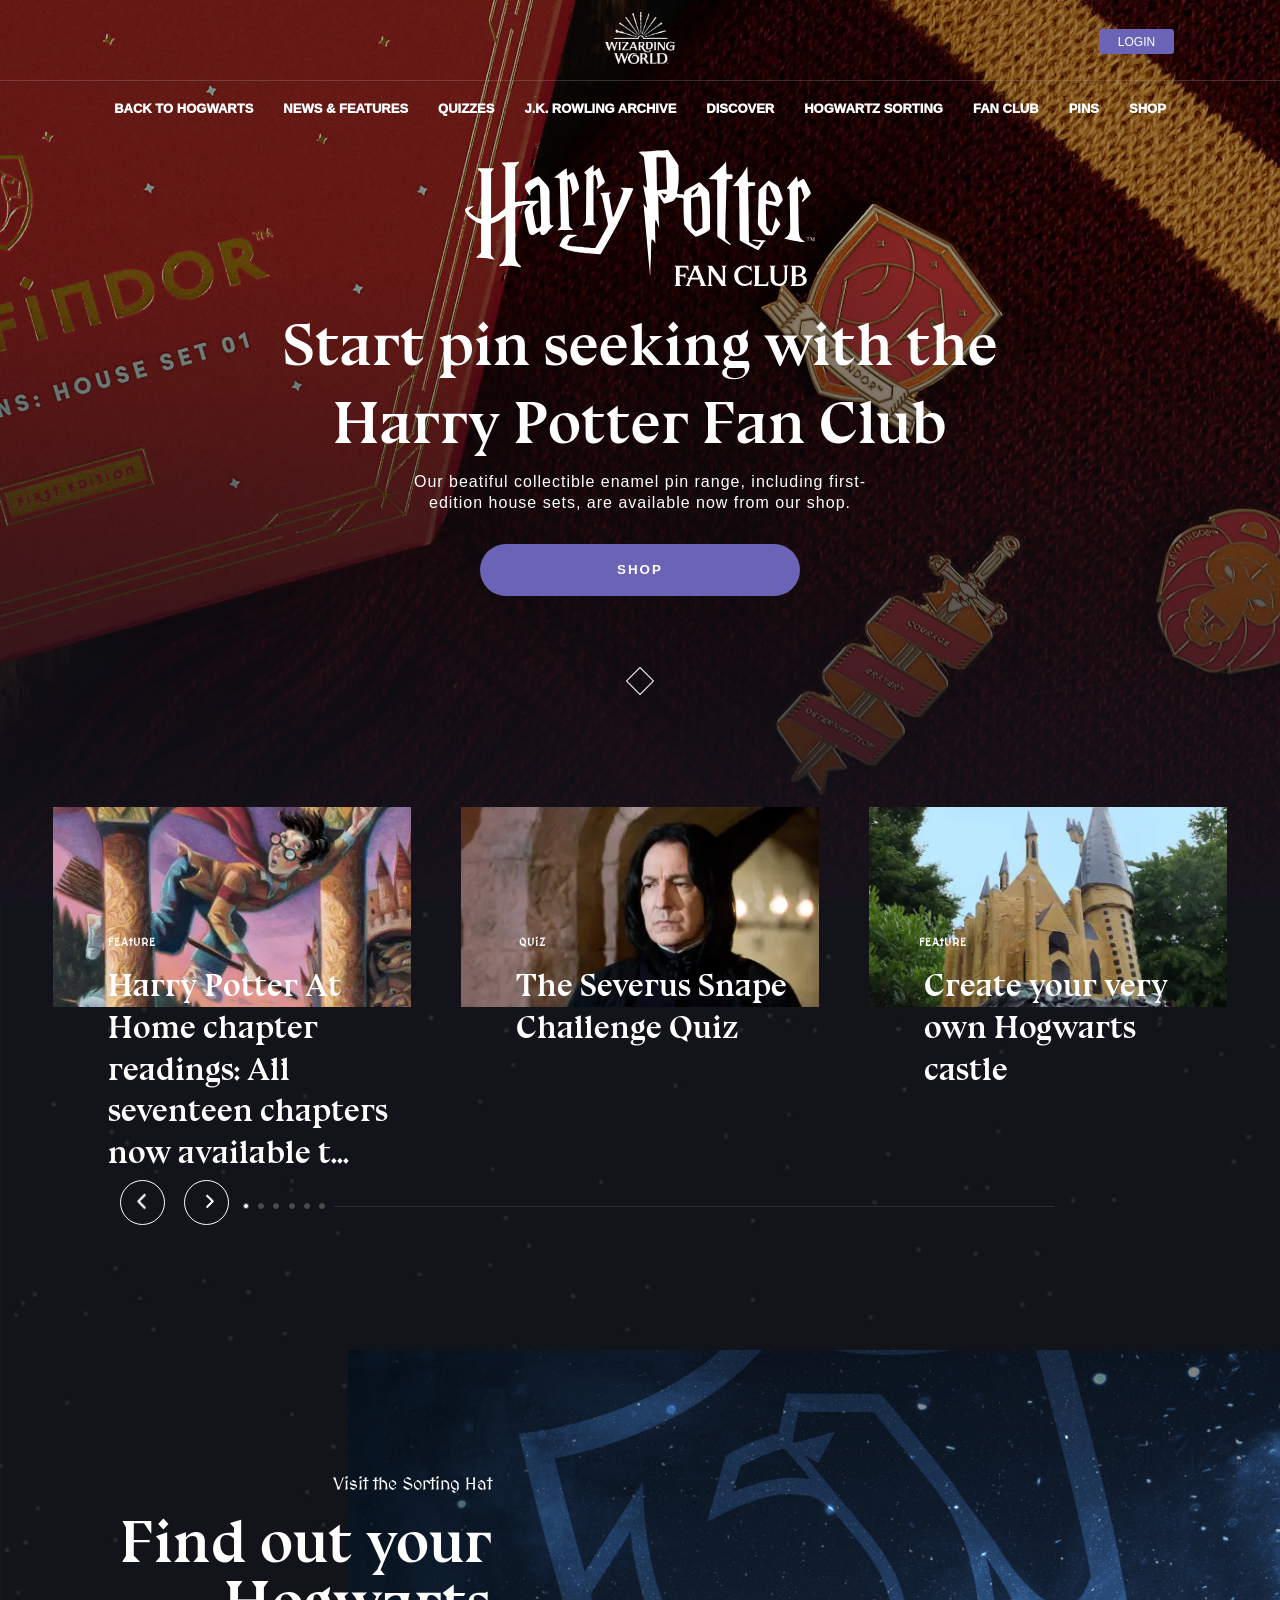
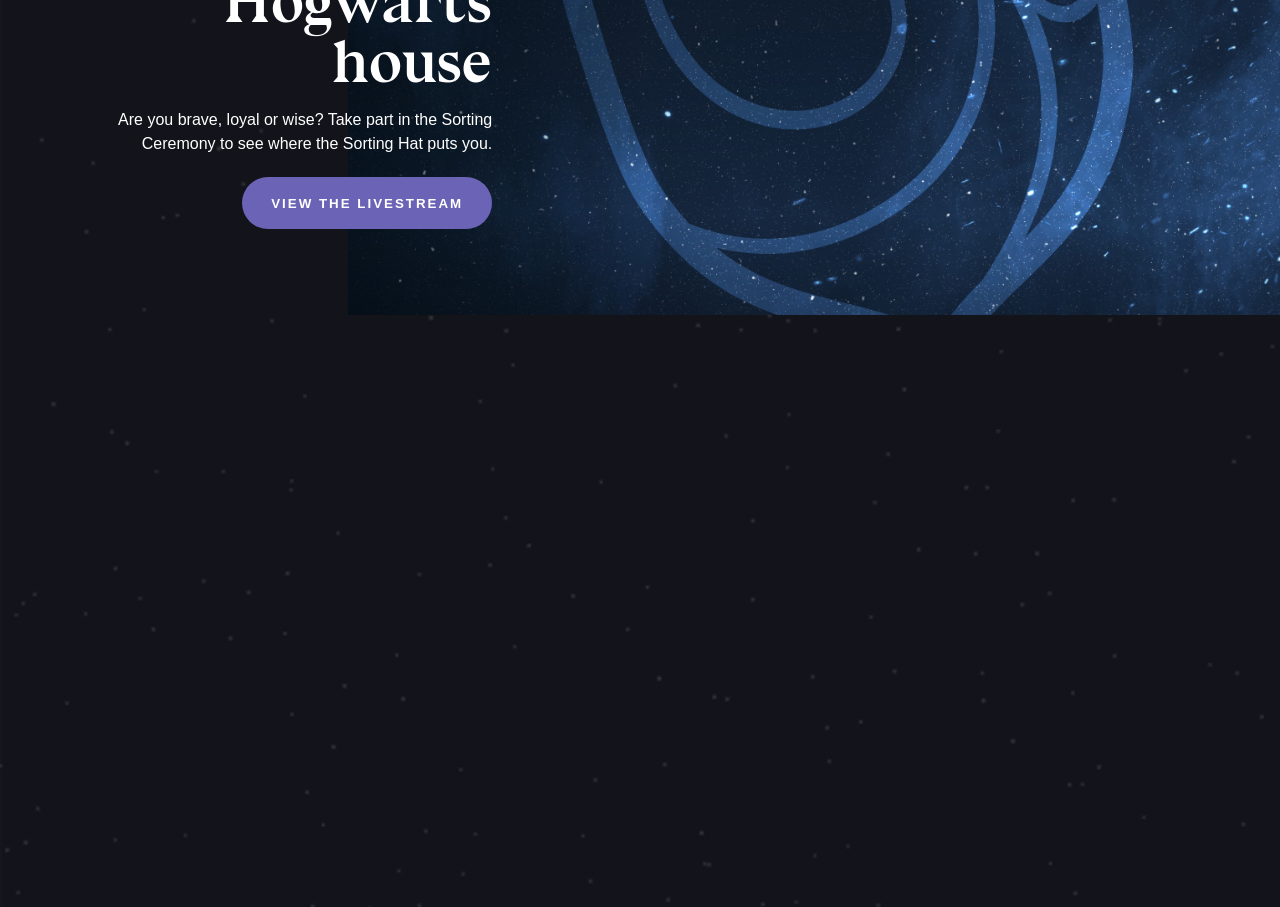
==== index.html @ c1e046cd "updating to index.html" ====
<!DOCTYPE html>
<html lang="en">
<head>
    <meta charset="UTF-8">
    <meta name="viewport" content="width=device-width, initial-scale=1.0">
    <link rel="icon" href="./assets/tabIcon.png">
    <link rel="stylesheet" href="staticLayout.css">

    <title>Wizarding World -- the official home of Harry Potter</title>
    
</head>
<body>
    <header>
        <div class="topThing">
            <a href="https://www.wizardingworld.com/"><img src="./assets/wwicon.png" alt=""></a>
            <a href="https://my.wizardingworld.com/login"><button id="login">LOGIN</button></a>
            
        </div>
        <div class="bottomThing">
            <nav>
                <a href="https://www.wizardingworld.com/collections/back-to-hogwarts">BACK TO HOGWARTS</a>
                <a href="https://www.wizardingworld.com/news">NEWS & FEATURES</a>
                <a href="https://www.wizardingworld.com/quiz">QUIZZES</a>
                <a href="https://www.wizardingworld.com/writing-by-jk-rowling">J.K. ROWLING ARCHIVE</a>
                <a href="https://www.wizardingworld.com/discover/books">DISCOVER</a>
                <a href="https://my.wizardingworld.com/login">HOGWARTZ SORTING</a>
                <a href="https://www.wizardingworld.com/harry-potter-fan-club">FAN CLUB</a>
                <a href="https://www.wizardingworld.com/collections/harry-potter-pins">PINS</a>
                <a href="https://shop.wizardingworld.com/">SHOP</a>
            </nav>
        </div>
    </header>

    <div class="wrapper">

        <div class="innerBox">
            <img id="fanClub" src="./assets/hpFanClub.svg" alt="">
            <p id="bluuNext">Start pin seeking with the Harry Potter Fan Club</p>
            <p id="pins">Our beatiful collectible enamel pin range, including first-edition house sets, are available now from our shop.</p>
            <a href="https://shop.wizardingworld.com/collections/pin-programme?utm_source=wwd_web&utm_medium=hero&utm_campaign=Pins-shop">
                <button>SHOP</button>
            </a>

            <div class="movingDiamonds">
                <div id="diamondOne"></div>
                <div id="diamondTwo"></div>
                <div id="diamondThree"></div>
            </div>

            <div class="slideMenu">

                <style>
                    @import url('https://fonts.googleapis.com/css2?family=MedievalSharp&display=swap');
                </style>

                <div class="menuLink" id="linkOne">
                    <a href="https://www.wizardingworld.com/features/harry-potter-at-home-chapter-readings-all-seventeen-chapters-now-available"><img src="./assets/harry-mary-grandpre-cover.webp" alt=""><p>FEAtURE</p></a>
                    <p class="linkDescription">Harry Potter At Home chapter readings: All seventeen chapters now available t...</p>
                </div>
                <div class="menuLink" id="linkTwo">
                    <a href="https://www.wizardingworld.com/features/harry-potter-at-home-chapter-readings-all-seventeen-chapters-now-available"><img src="./assets/SeverusSnape_WB_F5_SeverusSnapeHeadshotCloseUp_Still_080615_Land.webp" alt=""><p>QUiZ</p></a>
                    <p class="linkDescription">The Severus Snape Challenge Quiz</p>
                </div>
                <div class="menuLink" id="linkThree">
                    <a href="https://www.wizardingworld.com/features/harry-potter-at-home-chapter-readings-all-seventeen-chapters-now-available"><img src="./assets/Make-it-Magic_Hogwarts-Castle__1_.webp" alt=""><p>FEAtURE</p></a>
                    <p class="linkDescription">Create your very own Hogwarts castle</p>
                </div>

            </div>
            <div class="slideControls">
                <div class="circle" id="circleLeft"><img src="./assets/leftArrow.png" alt="" id="leftArrow"></div>
                <div class="circle" id="circleRight"><img src="./assets/rightArrow.png" alt="" id="rightArrow"></div>
                <div class="dot" id="dotOne"></div>
                <div class="dot" id="dotTwo"></div>
                <div class="dot" id="dotThree"></div>
                <div class="dot" id="dotFour"></div>
                <div class="dot" id="dotFive"></div>
                <div class="dot" id="dotSix"></div>
                <div id="line"></div>
                <div id="empty"></div>
            </div>
        </div>

        <div class="backToHogwarts">

                <img src="./assets/Discover-Your-House_Ravenclaw.jpg" alt="">
                <div class="tint"></div>
            <div class="backToHogwartsText">
                <p id="medText">Visit the Sorting Hat</p>
                <p id="bluuText">Find out your Hogwarts house</p>
                <p id="poppinsText">Are you brave, loyal or wise? Take part in the Sorting Ceremony to see where the Sorting Hat puts you.</p>
                <a href="https://www.wizardingworld.com/news/all-the-action-from-back-to-hogwarts-2020"><button id="livestreamButton">VIEW THE LIVESTREAM</button></a>
            </div>
        </div>
        <div class="bottomSpace"></div>
    </div>
</body>
</html>
---- staticLayout.css ----
@font-face {
    font-family: 'BluuNext';
    src: url("./assets/Fonts/webfonts/bluunext-bold-webfont.woff") format("woff");
    } 

@font-face {
    font-family: 'MedievalSharp';
    src: url("./assets/Fonts/webfonts/MedievalSharp-Regular.ttf") format("ttf");
    } 


body {
    margin: 0;
    background: linear-gradient(
        rgba(20, 20, 30, 0.75), 
        rgba(20, 20, 30, 0.75)
    ),
    url("./assets/simple-starfield.png");
    background-size: cover;
    background-repeat: repeat;
}
/* *********** header css *********** */
header {
    position: fixed;
    width: 100%;
    background-color: transparent;
    z-index: 1;
}

header:hover .topThing {
    background-color: #1e1e2c;
    transition: background-color .3s ease-in;
}

header:hover .bottomThing {
    background-color: #0b0c11;
    transition: background-color .3s ease-in;
}

.topThing {
    display: flex;
    justify-content: center;
    height: 80px;
}

.topThing a{
    position: relative;
    height: 0px; 
    top: 12px;
}

.topThing a img {
    margin: 0;
    padding: 0;
}

 #login{
    position: fixed;
    height: 25px;
    width: 75px;
    right: 106px;
    top: 29px;
    color: white;
    background-color: #6b63b5;
    border: none;
    border-radius: 3px;
    font-size: 12px;
    cursor: pointer;
}

.topThing a img {
    height: 52px;
    width: 70px;
}

.bottomThing {
    background-color: transparent;
    border-top: .5px solid rgba(153, 153, 153, 0.3);
}

nav {
    display: flex;
    justify-content: center;
}

nav a{
    color: white;
    margin: 20px 15px 20px 15px;
    font-family: 'Poppins', sans-serif;
    font-weight: 1000;
    font-size: 13px;
    text-decoration: none;
    padding-bottom: 5px;
}

nav a:hover {
   border-bottom: 1px solid #867ce4;
}

/* *********** MAIN *********** */

.wrapper {
    display: flex;
    flex-direction: column;
    align-items: center;
    height: 100vh;
    background: linear-gradient(
        rgba(0, 0, 0, 0.35) 30%, 
        rgba(20, 20, 30, 0.90)
    ),
    url("./assets/topBackground.webp");
    margin-bottom: 0px;
    background-size: cover;
    animation: zoomIn 3s;
    -webkit-animation: zoomIn 5s;
}

@keyframes zoomIn {
    0% {
        transform: scale(1.1, 1.1);
    }
    100% {
        transform: scale(1, 1);
    }
}

.innerBox {
    display: flex;
    flex-direction: column;
    align-items: center;
    height: 1000px;
    width: 800px;
    margin-top: 150px;
    position: relative;
    opacity: 1;
    animation: fadeIn ease 3s;
    -webkit-animation: fadeIn ease 3s;
}

@keyframes fadeIn {
    0% {opacity: 0;}
    50% {opacity: 0;}
    100% {opacity: 1;}
}

#fanClub {
    width: 350px;
}

.innerBox p{
    height: auto;
    color: white;
    font-family: 'Poppins', sans-serif;
    text-align: center;
    padding: 0;
    margin: 20px 0 10px 0;
    top: 150px;
}

#bluuNext{
    color: white;
    font-size: 60px;
    font-weight: 800;
    line-height: 1.3;
    text-align: center;
    font-family: "BluuNext", serif;
}

#pins {
    max-width: 455px;
    letter-spacing: 1px;
    line-height: 1.3;
    margin: 0px;
    font-family: 'Poppins', sans-serif;
}

.innerBox a button {
    height: 52px;
    width: 320px;
    border-radius: 35px;
    background-color: #6b63b5;
    color: white;
    font-weight: bold;
    letter-spacing: 2px;
    border: none;
    margin-top: 30px;
}

.innerBox a button:hover {
    background-color: #4b4783;
    transition: background-color .3s ease-in;
    cursor: pointer;
}

#diamondOne {
    width: 18px;
    height: 18px;
    border: 1px solid white;
    margin-top: 75px;
    transform: rotate(45deg);
    animation: moveDiamonOne ease 2s;
    -webkit-animation: moveDiamondOne ease 2s;
    animation-iteration-count: infinite;
    animation-timing-function: linear;
}

@keyframes moveDiamondOne {
    0% {opacity: 1;}
    50% {opacity: 0;}
    100% {opacity: 0;}
}

#diamondTwo {
    width: 18px;
    height: 18px;
    border: 1px solid white;
    margin-top: -7px;
    opacity: 0;
    transform: rotate(45deg);
    animation: moveDiamonTwo ease 2s;
    -webkit-animation: moveDiamondTwo ease 2s;
    animation-iteration-count: infinite;
    animation-timing-function: linear;
    animation-delay: .2s;
}

@keyframes moveDiamondTwo {
    0% {opacity: 1;}
    50% {opacity: 0;}
    100% {opacity: 0;}
}

#diamondThree {
    width: 18px;
    height: 18px;
    border: 1px solid white;
    margin-top: -7px;
    opacity: 0;
    transform: rotate(45deg);
    animation: moveDiamonThree ease 2s;
    -webkit-animation: moveDiamondThree ease 2s;
    animation-iteration-count: infinite;
    animation-timing-function: linear;
    animation-delay: .4s;
}

@keyframes moveDiamondThree {
    0% {opacity: 1;}
    50% {opacity: 0;}
    100% {opacity: 0;}
}

/* *********** "slide Links" *********** */

.slideMenu {
    display: flex;
    margin-top: 90px;

}

.menuLink{
    display: flex;
    flex-direction: column;
    margin: 0 25px 0 25px;
}


.menuLink a{
    color: white;
    text-decoration: none;
}



.menuLink a img{
    width: 358px;
}

.menuLink>p{
    line-height: 1.3;
    width: 300px;
    font-size: 32px;
    font-family: "BluuNext", serif;
    text-align: left;
    margin-top: 7px;
    margin-left: 55px;
}

#linkOne a p{
    margin-top: -75px;
    margin-left: -200px;
    font-size: 11px;
    font-family: 'MedievalSharp', cursive;
    font-weight: bold;
    letter-spacing: 1px;
}

#linkTwo a p{
    margin-top: -75px;
    margin-left: -215px;
    font-size: 11px;
    font-family: 'MedievalSharp', cursive;
    font-weight: bold;
    letter-spacing: 1px;
}

#linkThree a p{
    margin-top: -75px;
    margin-left: -210px;
    font-size: 11px;
    font-family: 'MedievalSharp', cursive;
    font-weight: bold;
    letter-spacing: 1px;
}



.slideControls {
    display: flex;
    justify-content: space-between;
    width: 1050px;
}

.circle {
    width: 43px;
    height: 43px;
    border: 1px solid white;
    border-radius: 50%;
    margin: -3px 5px 0px 5px;
}

.circle img{
    height: 17px;
    width: 10px;
}

#rightArrow{
    position: relative;
    top: 12px;
    left: 20px;
}

#leftArrow{
    position: relative;
    top: 11px;
    left: 15px;
    height: 19px;
    width: 11px;
}

.dot{
    width: 4px;
    height: 4px;
    border: 1px solid rgb(75, 75, 75);
    background-color: rgb(75, 75, 75);
    border-radius: 50%;
    margin: 20px 0px 0px 0px ;
}

#dotOne {
    background-color: white;
}

#line {
    height: 1px;
    width: 720px;
    border-bottom: 1px solid rgba(82, 82, 82, .4);
    margin: 22px 0px 0 0px ;
}

#empty {
    width: 100px;
    height: 45px;
    border: 1px solid transparent;
}

.backToHogwarts{
    display: flex;
    flex-direction: column;
    align-items: flex-end;
    position: relative;
    top: 100px;
    left: 210px;
}

.backToHogwarts img{
    position: relative;
    top: 100px;
    height: 565px;
    margin: 0px;
}

.tint {
    position: absolute;
    top: 100px;
    left: 0px;
    width: 300px;
    height: 565px;
    background: linear-gradient(to right, rgba(0, 9, 15, 0.6), rgba(0, 0, 0, .0));

}

.backToHogwartsText{
    position: relative;
    top: -360px;
    right: 860px;
    text-align: right;
    width: 440px;
    color: white;
}

#medText {
    font-family: 'medievalSharp';
    font-size: 18px;
    
}

#bluuText{
    font-family: "bluuNext";
    font-size: 60px;
    line-height: 1;
    margin: 0;
}

#poppinsText{
    font-family: 'Poppins', sans-serif;
    line-height: 1.5;
}

#livestreamButton {
    height: 52px;
    width: 250px;
    border-radius: 35px;
    background-color: #6b63b5;
    color: white;
    font-weight: bold;
    letter-spacing: 2px;
    border: none;
    cursor: pointer;
    margin-top: 5px;
}

.bottomSpace {
    position: relative;
    top: 400px;
    height: 1000px;
    widows: 20px;
    border: 9px solid transparent;
    z-index: 10;
}
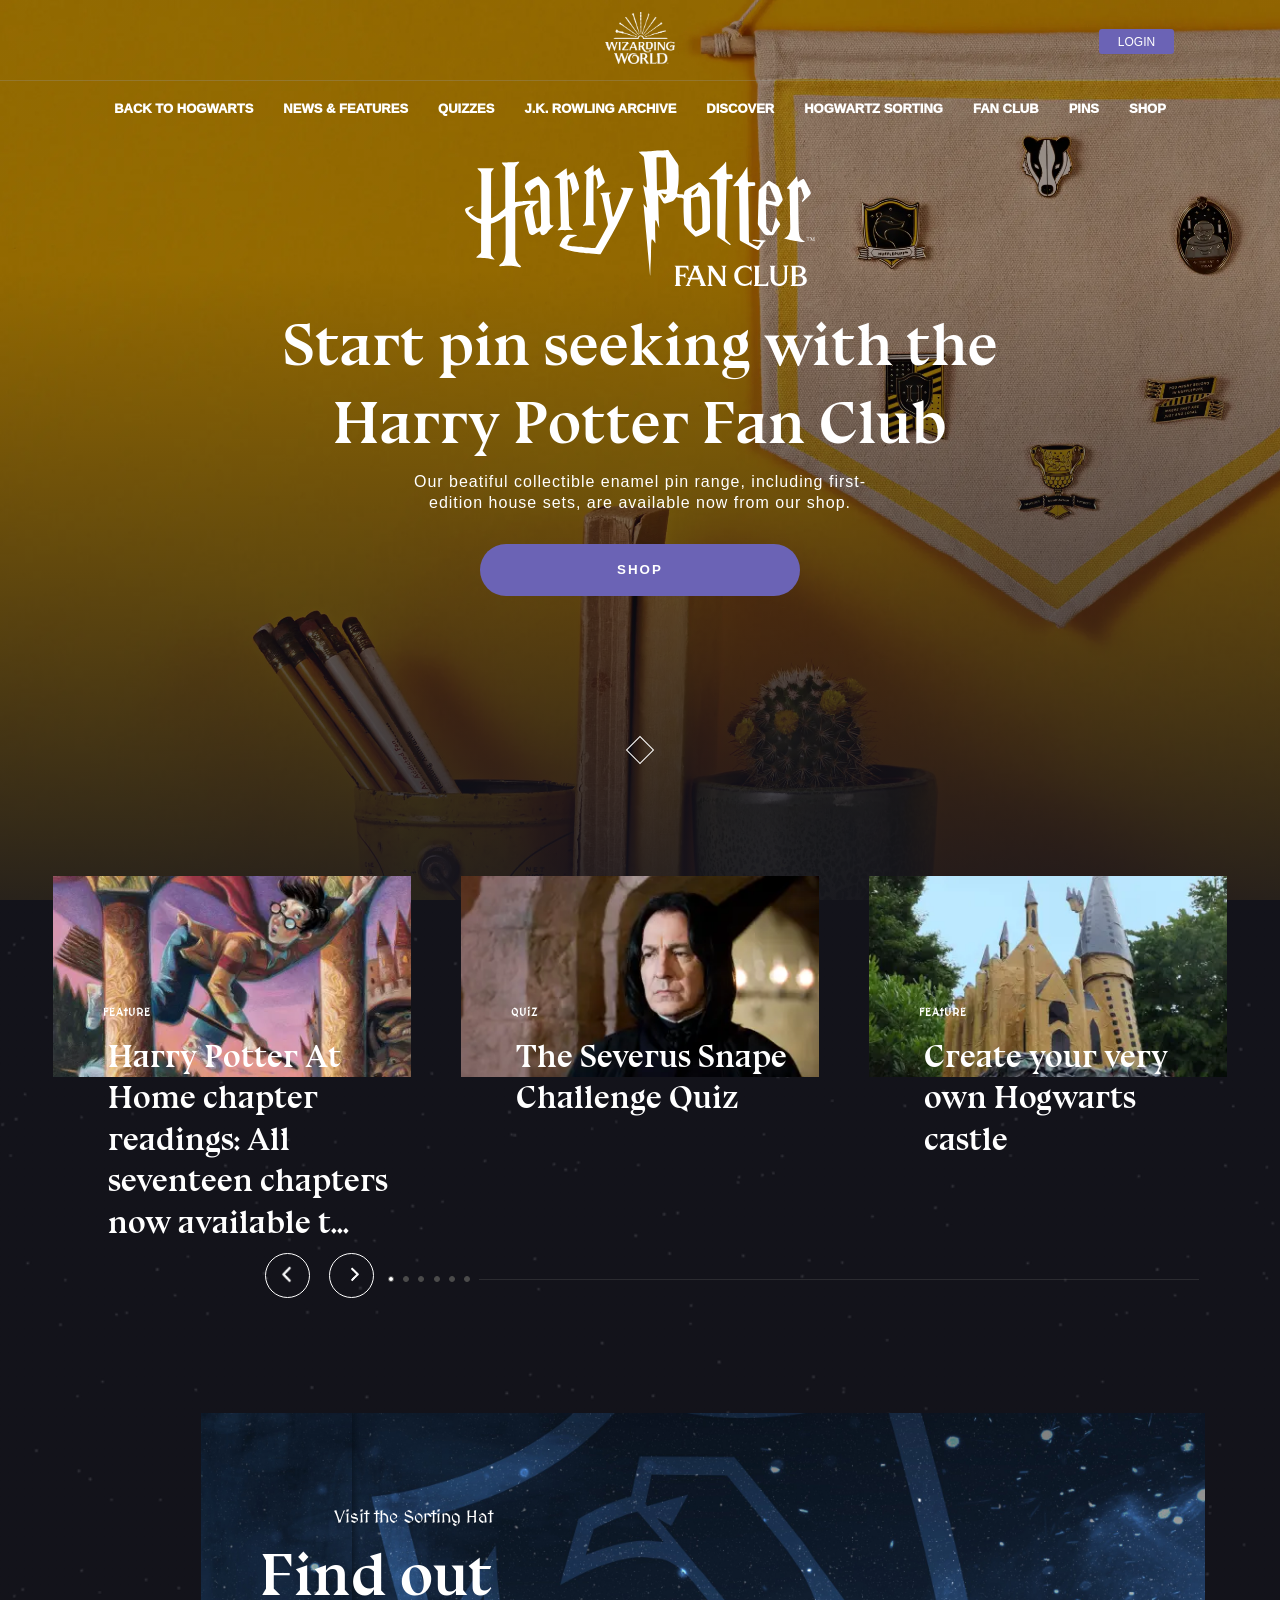
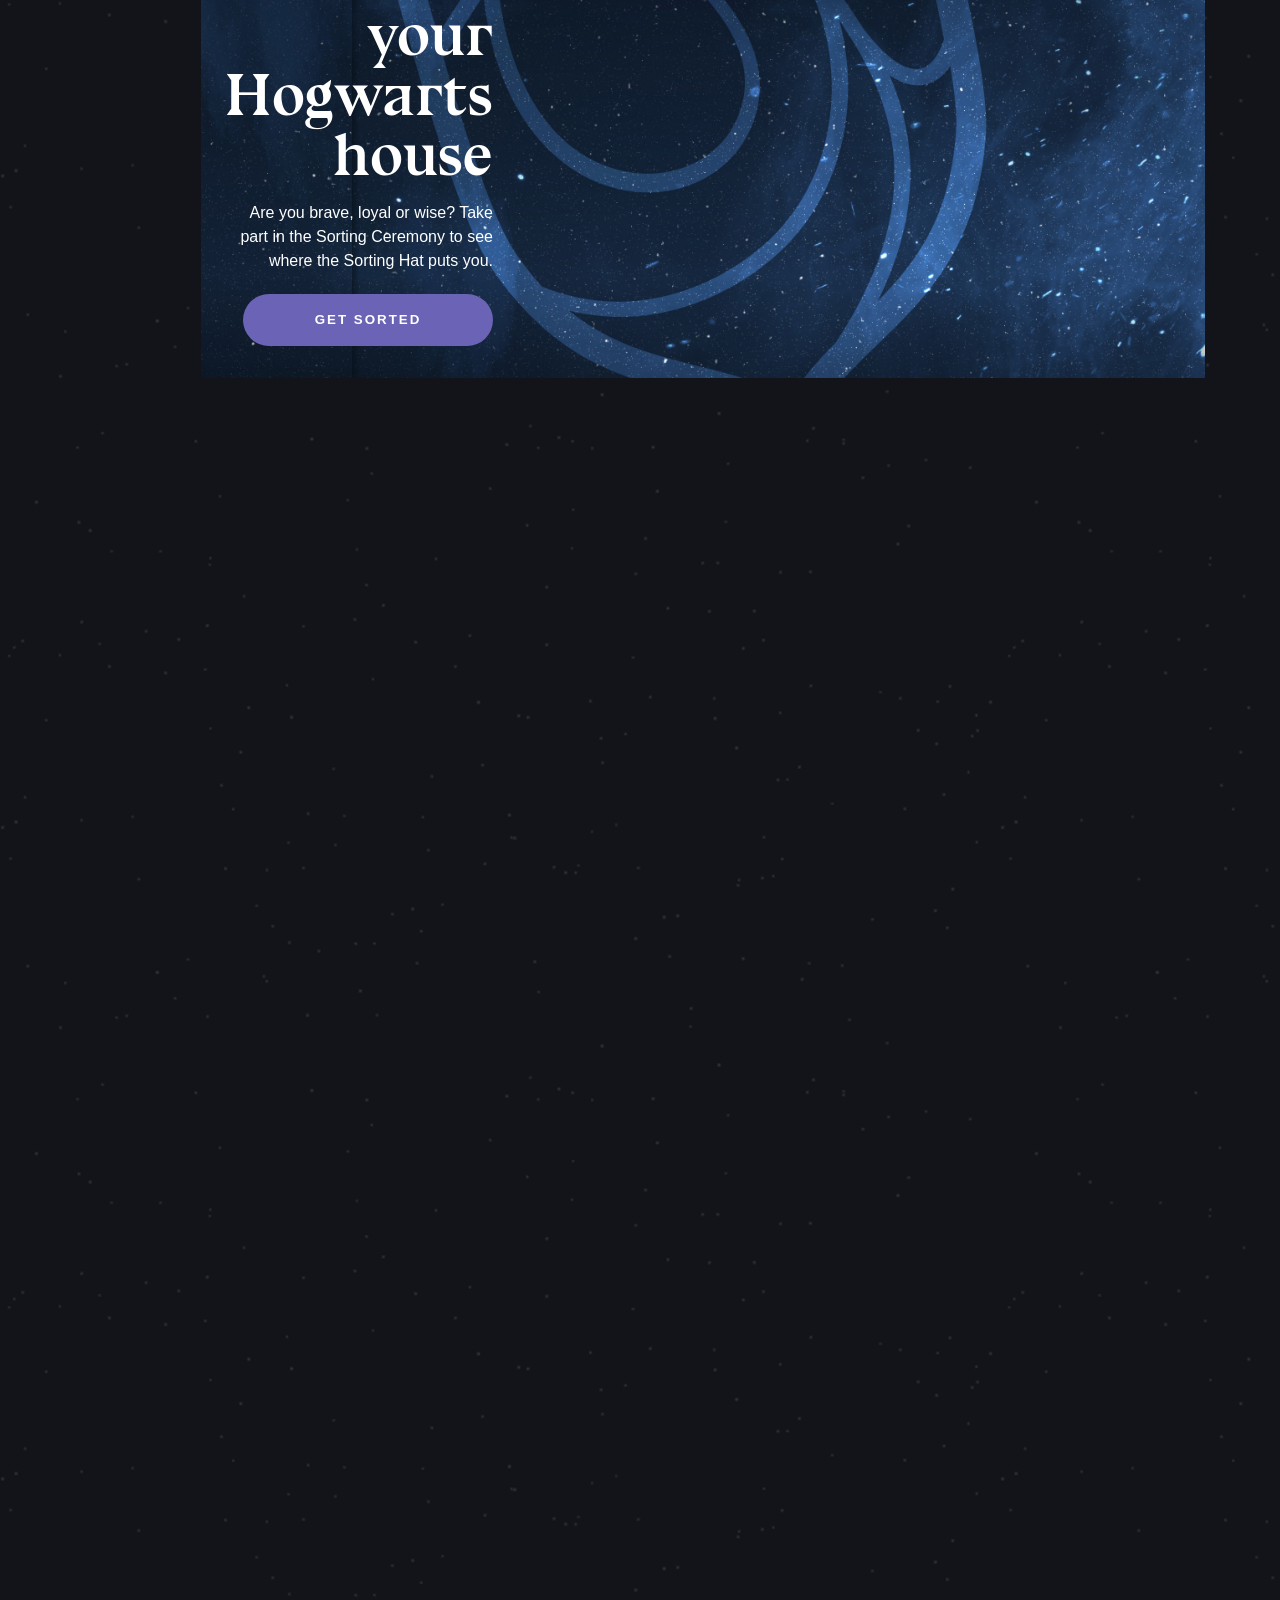
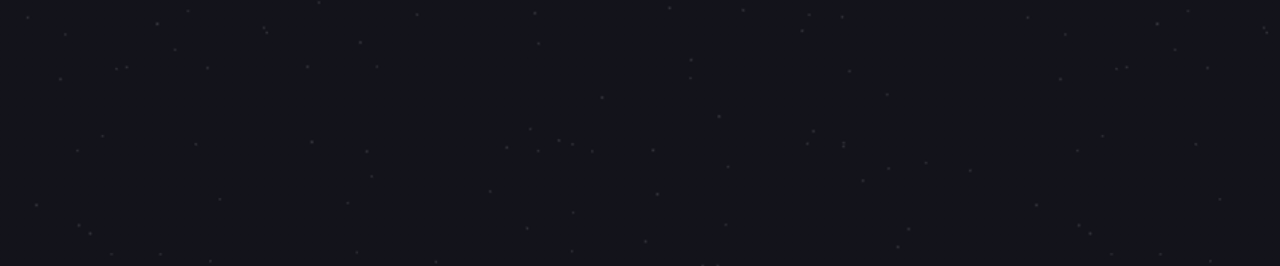
==== commit 608a2dba: "9/14 updated files" ====
--- a/index.html
+++ b/index.html
@@ -31,16 +31,18 @@
         </div>
     </header>
 
-    <div class="wrapper">
 
-        <div class="innerBox">
-            <img id="fanClub" src="./assets/hpFanClub.svg" alt="">
-            <p id="bluuNext">Start pin seeking with the Harry Potter Fan Club</p>
-            <p id="pins">Our beatiful collectible enamel pin range, including first-edition house sets, are available now from our shop.</p>
-            <a href="https://shop.wizardingworld.com/collections/pin-programme?utm_source=wwd_web&utm_medium=hero&utm_campaign=Pins-shop">
-                <button>SHOP</button>
-            </a>
-
+        <div class="container">
+            <div class="innerBox">
+                <img id="fanClub" src="./assets/hpFanClub.svg" alt="">
+                <p id="bluuNext">Start pin seeking with the Harry Potter Fan Club</p>
+                <p id="pins">Our beatiful collectible enamel pin range, including first-edition house sets, are available now from our shop.</p>
+                <a href="https://shop.wizardingworld.com/collections/pin-programme?utm_source=wwd_web&utm_medium=hero&utm_campaign=Pins-shop">
+                    <button>SHOP</button>
+                </a>
+            </div>
+        </div>
+        <div class="container2">
             <div class="movingDiamonds">
                 <div id="diamondOne"></div>
                 <div id="diamondTwo"></div>
@@ -65,7 +67,7 @@
                     <a href="https://www.wizardingworld.com/features/harry-potter-at-home-chapter-readings-all-seventeen-chapters-now-available"><img src="./assets/Make-it-Magic_Hogwarts-Castle__1_.webp" alt=""><p>FEAtURE</p></a>
                     <p class="linkDescription">Create your very own Hogwarts castle</p>
                 </div>
-
+            </div>
             </div>
             <div class="slideControls">
                 <div class="circle" id="circleLeft"><img src="./assets/leftArrow.png" alt="" id="leftArrow"></div>
@@ -89,10 +91,9 @@
                 <p id="medText">Visit the Sorting Hat</p>
                 <p id="bluuText">Find out your Hogwarts house</p>
                 <p id="poppinsText">Are you brave, loyal or wise? Take part in the Sorting Ceremony to see where the Sorting Hat puts you.</p>
-                <a href="https://www.wizardingworld.com/news/all-the-action-from-back-to-hogwarts-2020"><button id="livestreamButton">VIEW THE LIVESTREAM</button></a>
+                <a href="https://my.wizardingworld.com/register/age-gate"><button id="livestreamButton">GET SORTED</button></a>
             </div>
         </div>
         <div class="bottomSpace"></div>
-    </div>
 </body>
 </html>
--- a/staticLayout.css
+++ b/staticLayout.css
@@ -16,7 +16,7 @@
         rgba(20, 20, 30, 0.75)
     ),
     url("./assets/simple-starfield.png");
-    background-size: cover;
+    background-size: 1000px;
     background-repeat: repeat;
 }
 /* *********** header css *********** */
@@ -99,7 +99,7 @@
 
 /* *********** MAIN *********** */
 
-.wrapper {
+.container {
     display: flex;
     flex-direction: column;
     align-items: center;
@@ -108,12 +108,13 @@
         rgba(0, 0, 0, 0.35) 30%, 
         rgba(20, 20, 30, 0.90)
     ),
-    url("./assets/topBackground.webp");
+    url("./assets/topBackground2.webp");
     margin-bottom: 0px;
     background-size: cover;
     animation: zoomIn 3s;
     -webkit-animation: zoomIn 5s;
 }
+
 
 @keyframes zoomIn {
     0% {
@@ -192,11 +193,24 @@
     cursor: pointer;
 }
 
+.container2 {
+    display: flex;
+    flex-direction: column;
+    align-items: center;
+    position: relative;
+    top: -160px;
+    margin: 0;
+}
+
+.movingDiamonds {
+    margin-top: 0;
+}
+
 #diamondOne {
     width: 18px;
     height: 18px;
     border: 1px solid white;
-    margin-top: 75px;
+    margin-top: px;
     transform: rotate(45deg);
     animation: moveDiamonOne ease 2s;
     -webkit-animation: moveDiamondOne ease 2s;
@@ -266,6 +280,7 @@
 
 
 .menuLink a{
+    display: ;
     color: white;
     text-decoration: none;
 }
@@ -277,6 +292,7 @@
 }
 
 .menuLink>p{
+    color: white;
     line-height: 1.3;
     width: 300px;
     font-size: 32px;
@@ -288,7 +304,7 @@
 
 #linkOne a p{
     margin-top: -75px;
-    margin-left: -200px;
+    margin-left: 50px;
     font-size: 11px;
     font-family: 'MedievalSharp', cursive;
     font-weight: bold;
@@ -297,7 +313,7 @@
 
 #linkTwo a p{
     margin-top: -75px;
-    margin-left: -215px;
+    margin-left: 50px;
     font-size: 11px;
     font-family: 'MedievalSharp', cursive;
     font-weight: bold;
@@ -306,16 +322,17 @@
 
 #linkThree a p{
     margin-top: -75px;
-    margin-left: -210px;
+    margin-left: 50px;
     font-size: 11px;
     font-family: 'MedievalSharp', cursive;
     font-weight: bold;
     letter-spacing: 1px;
 }
 
-
-
 .slideControls {
+    position: relative;
+    top: -180px;
+    left: 260px;
     display: flex;
     justify-content: space-between;
     width: 1050px;
@@ -376,36 +393,36 @@
 
 .backToHogwarts{
     display: flex;
-    flex-direction: column;
-    align-items: flex-end;
-    position: relative;
-    top: 100px;
-    left: 210px;
+    flex-direction: row-reverse;
+    justify-content: flex-end;
+    position: relative;
+    margin-top: 0px;
+    top: -70px;
+    left: 0px;
 }
 
 .backToHogwarts img{
     position: relative;
-    top: 100px;
+    right: 75px;
     height: 565px;
     margin: 0px;
 }
 
 .tint {
-    position: absolute;
-    top: 100px;
-    left: 0px;
+    position: relative;
+    left: 84px;
     width: 300px;
     height: 565px;
-    background: linear-gradient(to right, rgba(0, 9, 15, 0.6), rgba(0, 0, 0, .0));
+    background: linear-gradient(to right, rgba(6, 15, 25, 0.6), rgba(0, 0, 0, .0));
 
 }
 
 .backToHogwartsText{
     position: relative;
-    top: -360px;
-    right: 860px;
+    top: 75px;
+    left: 225px;
     text-align: right;
-    width: 440px;
+    width: 800px;
     color: white;
 }
 
@@ -440,6 +457,12 @@
     margin-top: 5px;
 }
 
+#livestreamButton:hover{
+    background-color: #4b4783;
+    transition: background-color .3s ease-in;
+    cursor: pointer;
+}
+
 .bottomSpace {
     position: relative;
     top: 400px;
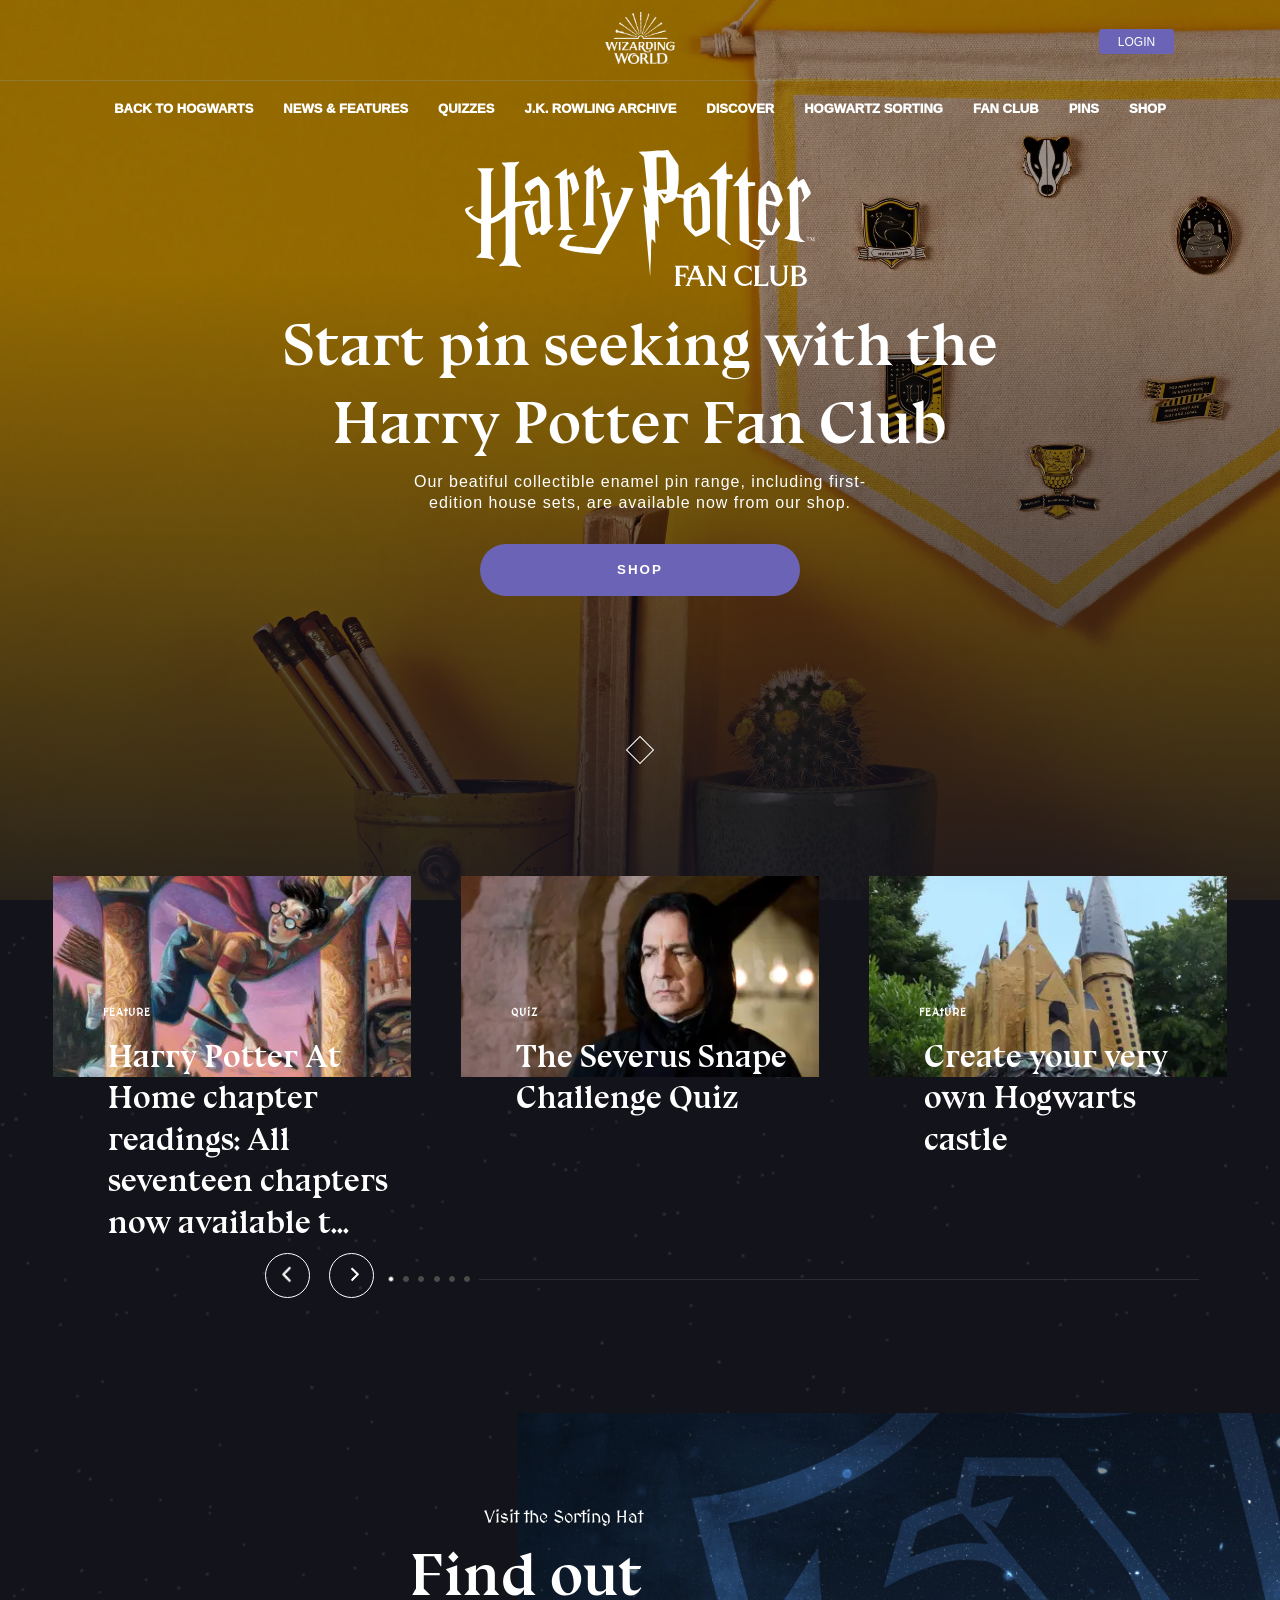
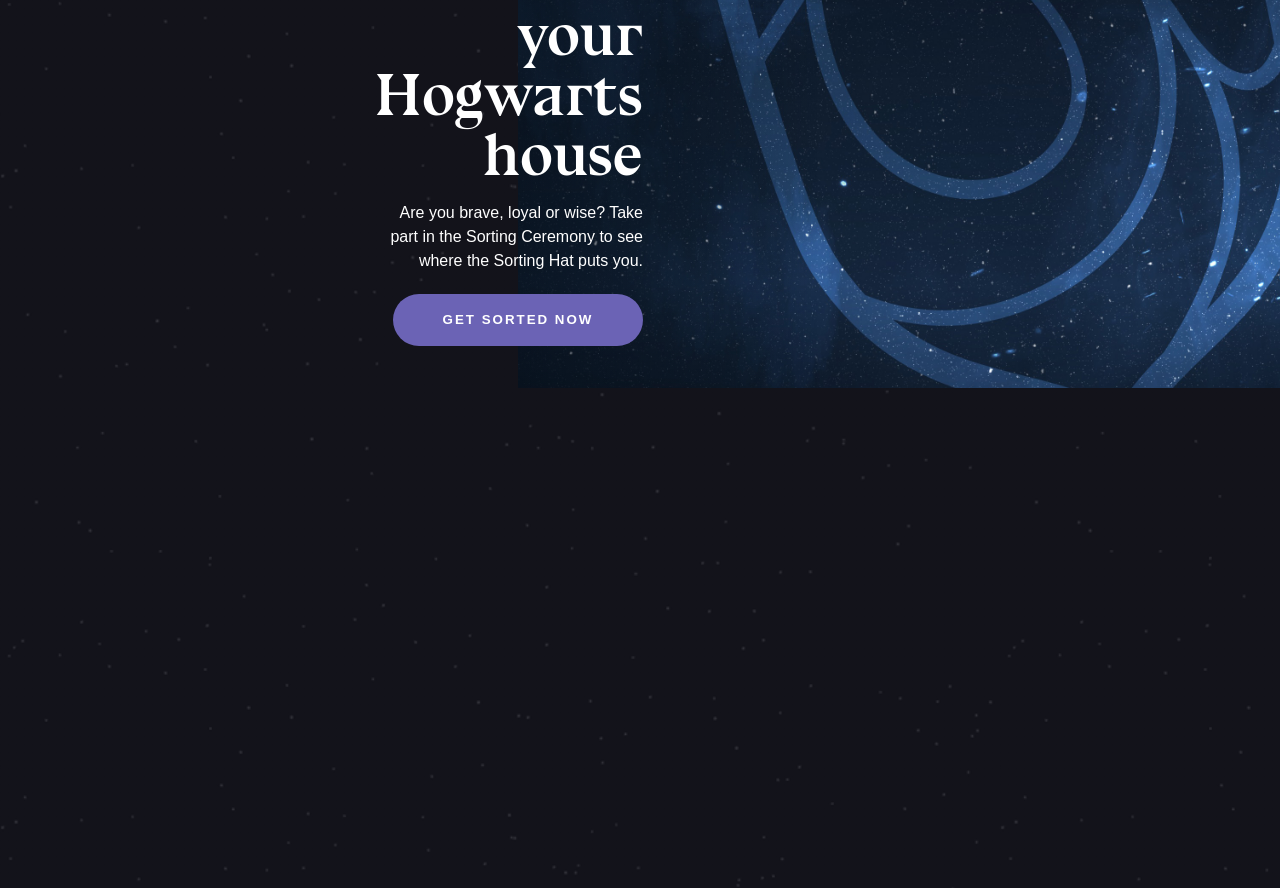
==== commit 0c4c909f: "fixed tint shifting 9/15" ====
--- a/index.html
+++ b/index.html
@@ -84,16 +84,16 @@
         </div>
 
         <div class="backToHogwarts">
-
-                <img src="./assets/Discover-Your-House_Ravenclaw.jpg" alt="">
-                <div class="tint"></div>
+                <div class="backToHogwartsImg">
+                    <div class="tint"></div>
+                    <img src="./assets/Discover-Your-House_Ravenclaw.jpg" alt="">
+                </div>
             <div class="backToHogwartsText">
                 <p id="medText">Visit the Sorting Hat</p>
                 <p id="bluuText">Find out your Hogwarts house</p>
                 <p id="poppinsText">Are you brave, loyal or wise? Take part in the Sorting Ceremony to see where the Sorting Hat puts you.</p>
-                <a href="https://my.wizardingworld.com/register/age-gate"><button id="livestreamButton">GET SORTED</button></a>
+                <a href="https://my.wizardingworld.com/register/age-gate"><button id="livestreamButton">GET SORTED NOW</button></a>
             </div>
         </div>
-        <div class="bottomSpace"></div>
 </body>
-</html>+</html> 
--- a/staticLayout.css
+++ b/staticLayout.css
@@ -396,34 +396,39 @@
     flex-direction: row-reverse;
     justify-content: flex-end;
     position: relative;
+    height: 1000px;
     margin-top: 0px;
     top: -70px;
     left: 0px;
 }
 
+.backToHogwartsImg{
+    position: relative;
+    left: 250px;
+}
+
 .backToHogwarts img{
     position: relative;
-    right: 75px;
-    height: 565px;
+    height: 575px;
     margin: 0px;
 }
 
 .tint {
-    position: relative;
-    left: 84px;
+    position: absolute;
     width: 300px;
-    height: 565px;
+    height: 575px;
     background: linear-gradient(to right, rgba(6, 15, 25, 0.6), rgba(0, 0, 0, .0));
-
+    z-index: 1;
 }
 
 .backToHogwartsText{
     position: relative;
     top: 75px;
-    left: 225px;
+    left: 375px;
     text-align: right;
-    width: 800px;
-    color: white;
+    width: 400px;
+    color: white;
+    z-index: 2;
 }
 
 #medText {
@@ -463,12 +468,3 @@
     cursor: pointer;
 }
 
-.bottomSpace {
-    position: relative;
-    top: 400px;
-    height: 1000px;
-    widows: 20px;
-    border: 9px solid transparent;
-    z-index: 10;
-}
-
